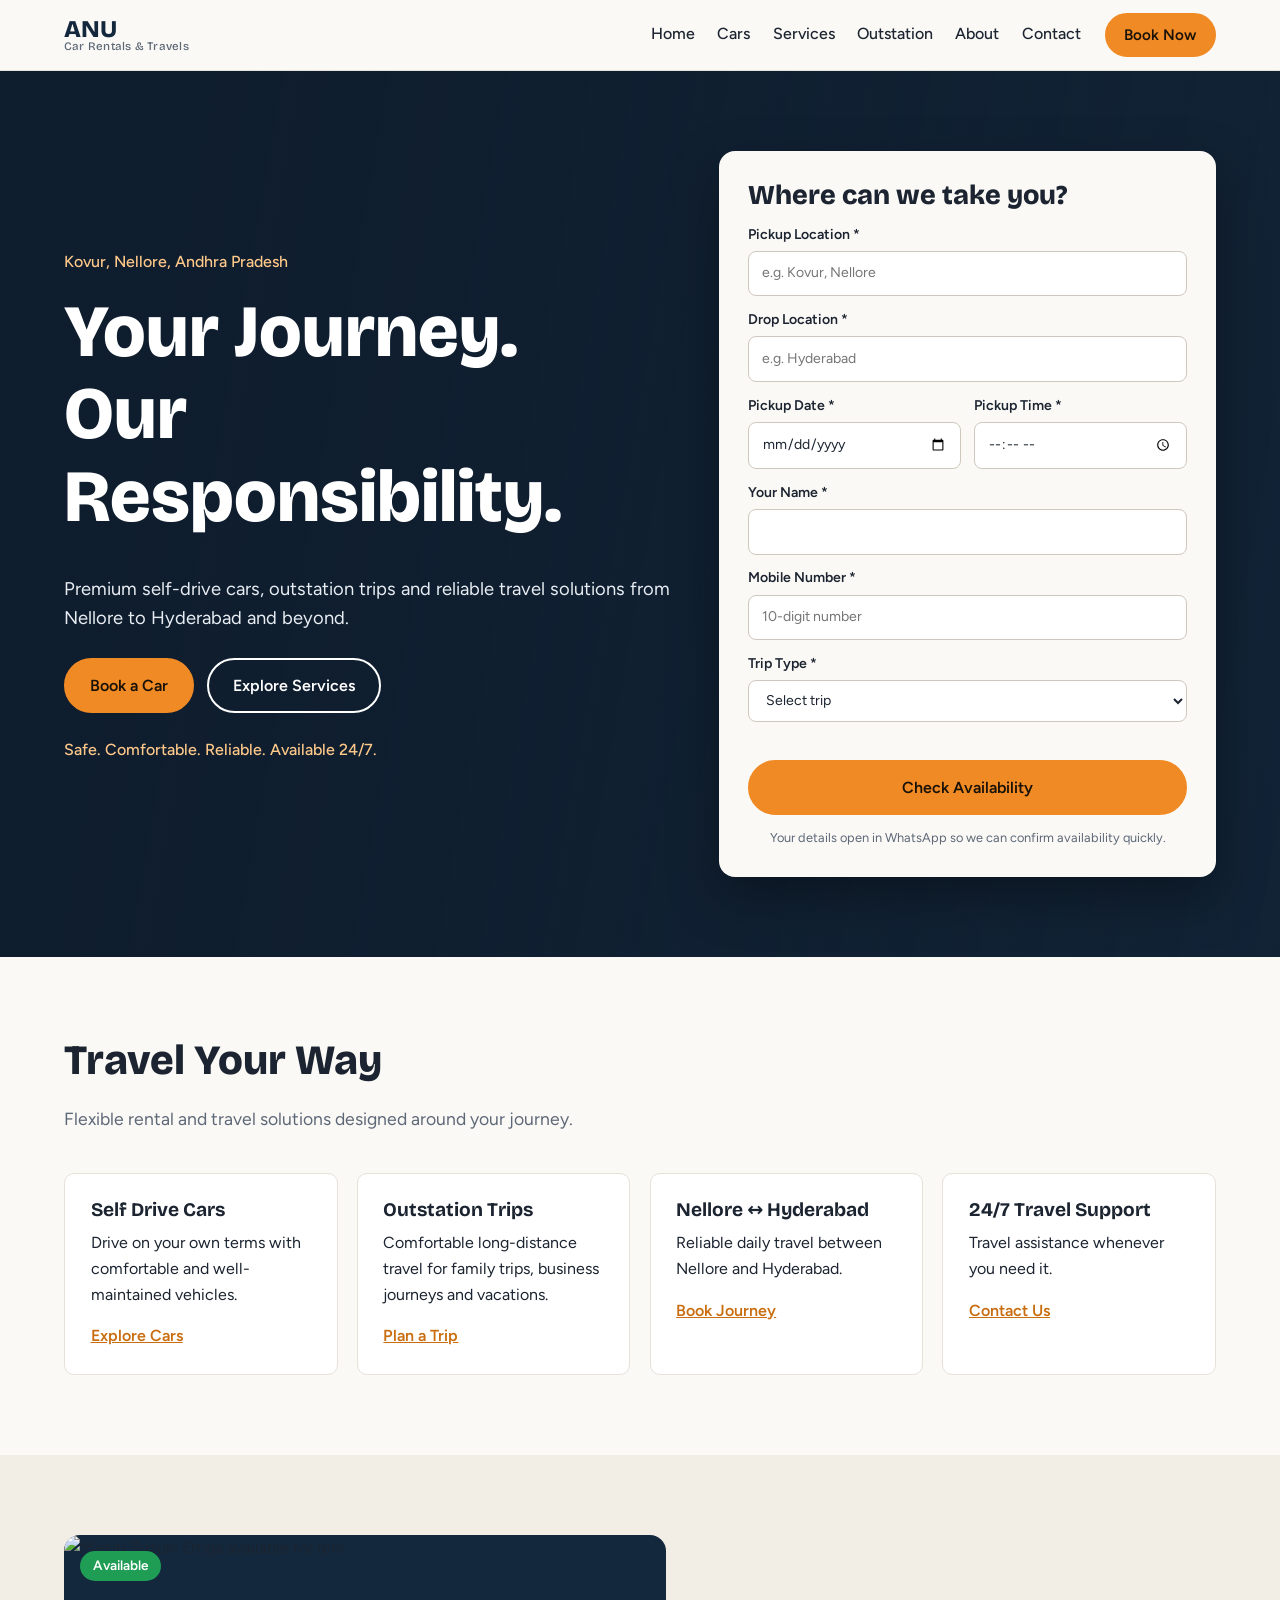
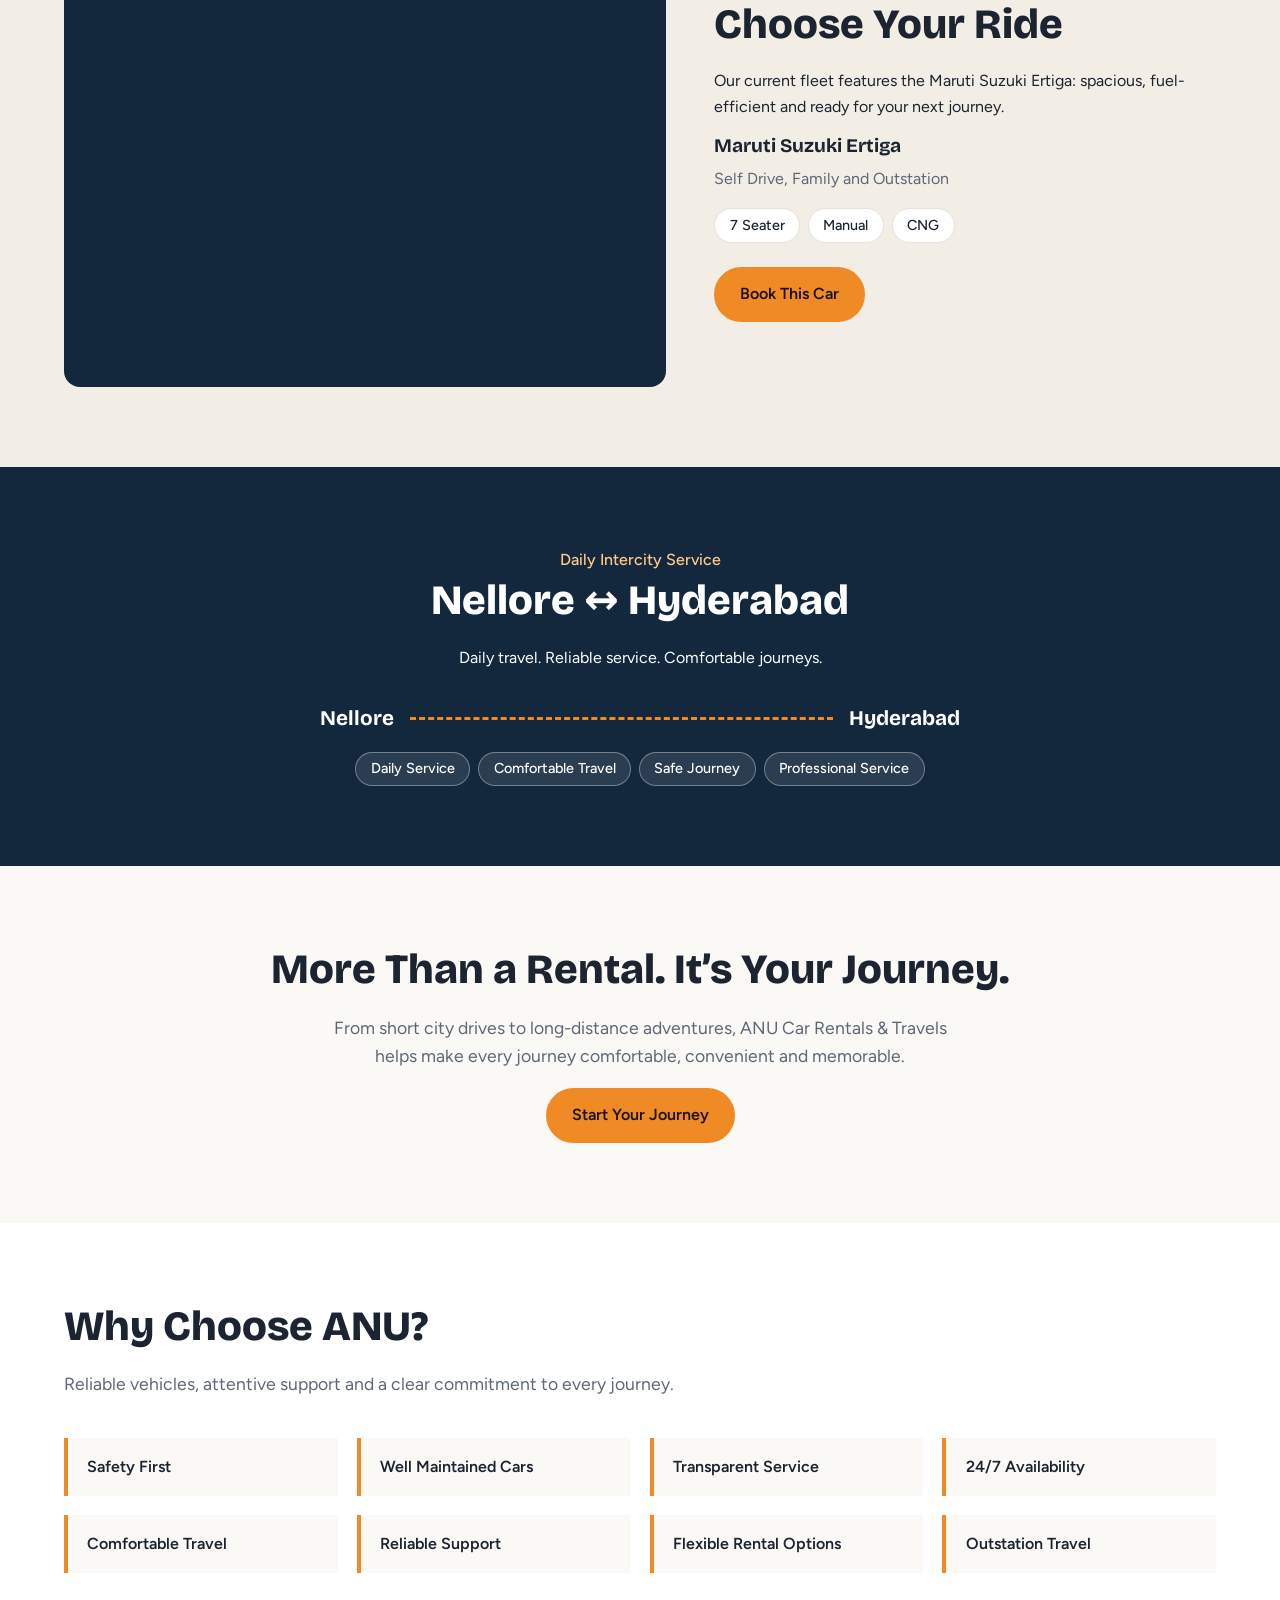
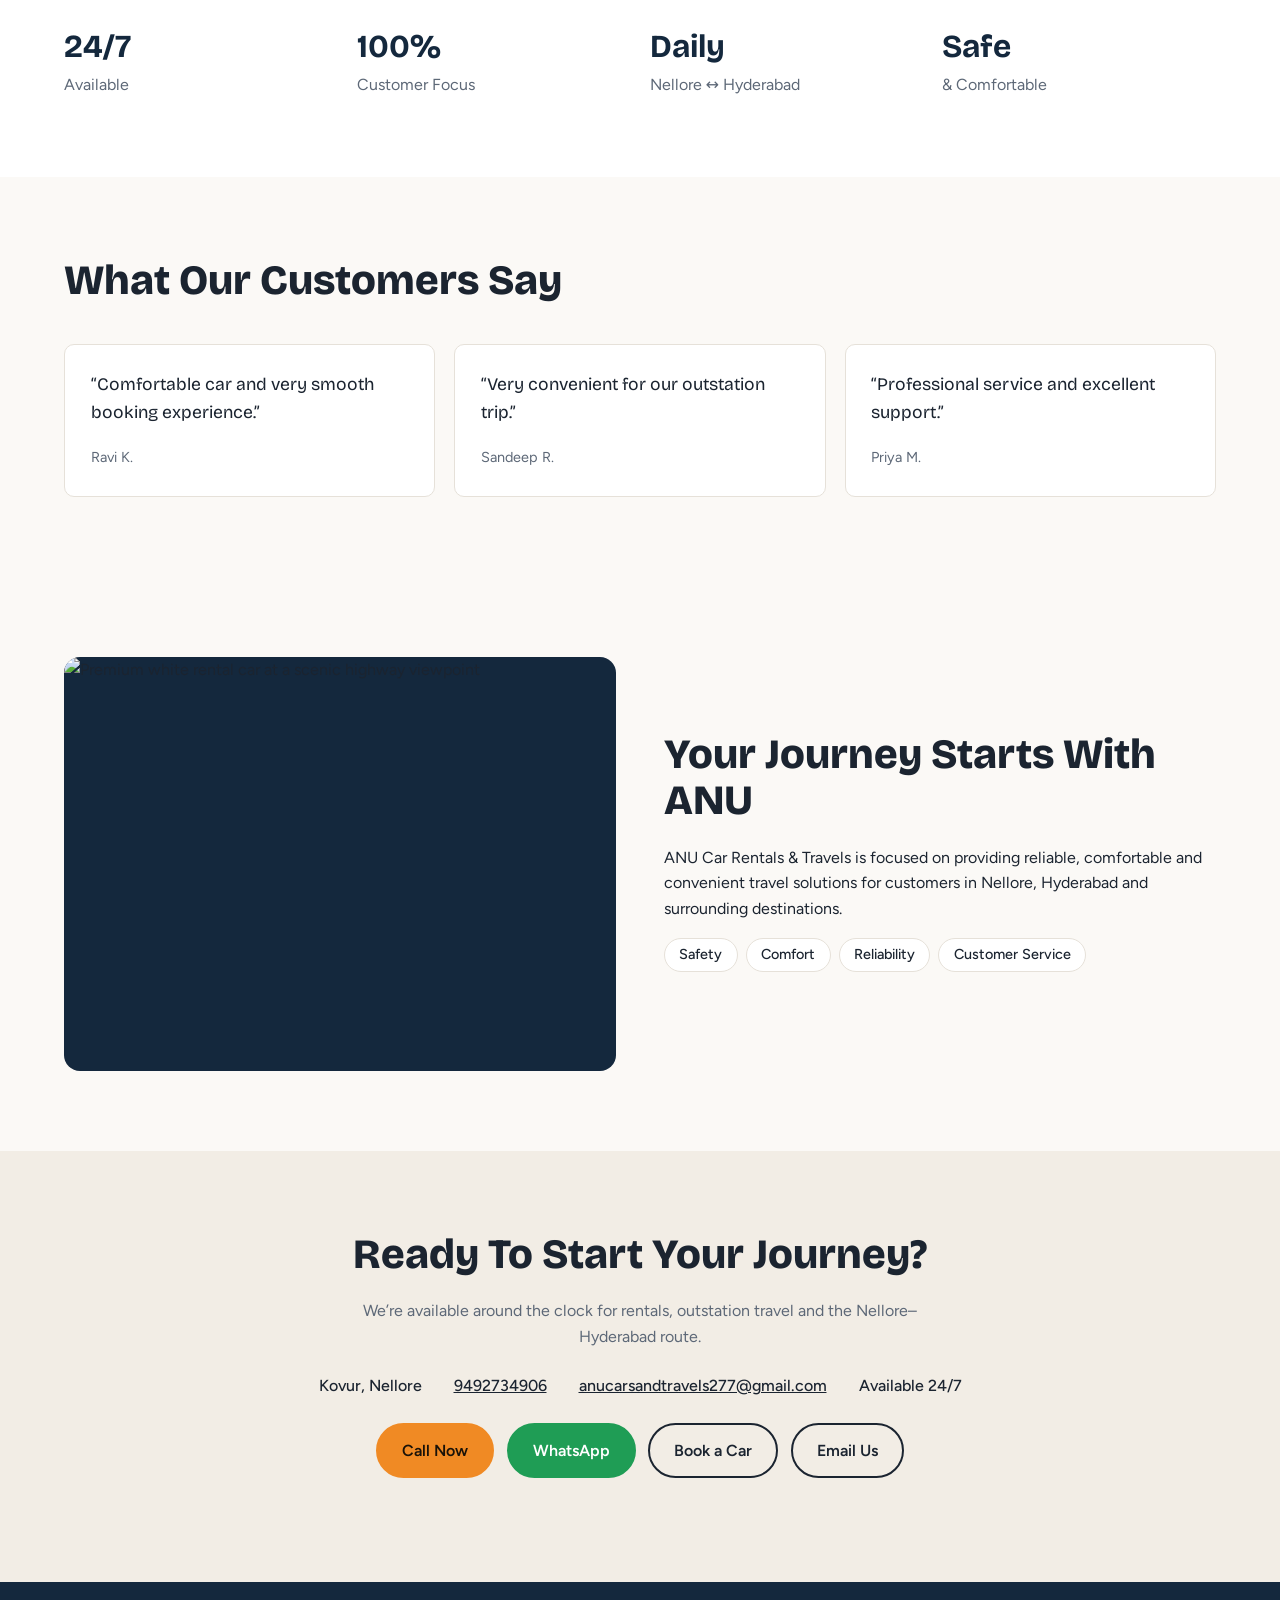
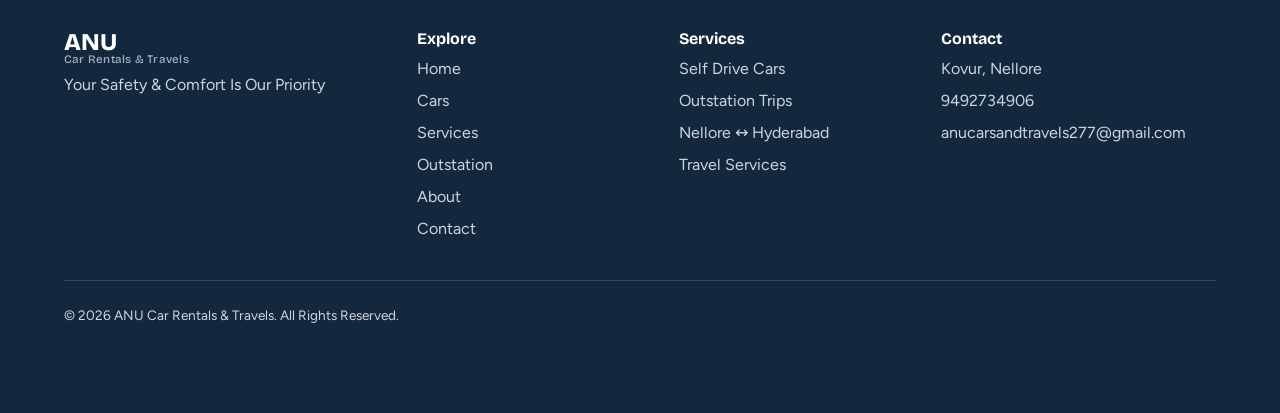
==== index.html @ e4034422 "Rename index (2).html to index.html" ====
<!DOCTYPE html>
<html lang="en">
<head>
  <meta charset="UTF-8">
  <meta name="viewport" content="width=device-width, initial-scale=1">
  <title>ANU Car Rentals &amp; Travels | Car Rental &amp; Outstation Travel in Nellore</title>
  <meta name="description" content="Self-drive cars, outstation trips and daily Nellore to Hyderabad travel with safety and comfort first.">
  <link rel="preconnect" href="https://fonts.googleapis.com">
  <link rel="preconnect" href="https://fonts.gstatic.com" crossorigin>
  <link href="https://fonts.googleapis.com/css2?family=Bricolage+Grotesque:wght@500;700;800&family=Figtree:wght@400;500;600&display=swap" rel="stylesheet">
  <link rel="stylesheet" href="style.css">
</head>
<body>

<header class="site-header" id="top">
  <a class="logo" href="#home">ANU <span>Car Rentals &amp; Travels</span></a>
  <button class="menu-btn" id="menuBtn" aria-label="Open menu" aria-expanded="false">Menu</button>
  <nav id="nav">
    <a href="#home">Home</a>
    <a href="#cars">Cars</a>
    <a href="#services">Services</a>
    <a href="#outstation">Outstation</a>
    <a href="#about">About</a>
    <a href="#contact">Contact</a>
  </nav>
  <a class="btn btn-sm header-cta" href="#booking">Book Now</a>
</header>

<main>
  <section class="hero" id="home">
    <div class="hero-text">
      <p class="place">Kovur, Nellore, Andhra Pradesh</p>
      <h1>Your Journey.<br>Our Responsibility.</h1>
      <p class="lead">Premium self-drive cars, outstation trips and reliable travel solutions from Nellore to Hyderabad and beyond.</p>
      <div class="actions">
        <a class="btn" href="#booking">Book a Car</a>
        <a class="btn btn-ghost" href="#services">Explore Services</a>
      </div>
      <p class="tagline">Safe. Comfortable. Reliable. Available 24/7.</p>
    </div>

    <form class="booking" id="booking" novalidate>
      <h2>Where can we take you?</h2>
      <label>Pickup Location *
        <input type="text" name="pickup" placeholder="e.g. Kovur, Nellore" required>
      </label>
      <label>Drop Location *
        <input type="text" name="drop" placeholder="e.g. Hyderabad" required>
      </label>
      <div class="row">
        <label>Pickup Date *
          <input type="date" name="date" id="date" required>
        </label>
        <label>Pickup Time *
          <input type="time" name="time" required>
        </label>
      </div>
      <label>Your Name *
        <input type="text" name="name" autocomplete="name" required>
      </label>
      <label>Mobile Number *
        <input type="tel" name="mobile" inputmode="numeric" maxlength="10" placeholder="10-digit number" autocomplete="tel" required>
      </label>
      <label>Trip Type *
        <select name="trip" required>
          <option value="">Select trip</option>
          <option>Self Drive</option>
          <option>Outstation</option>
          <option>Nellore to Hyderabad</option>
          <option>Hyderabad to Nellore</option>
        </select>
      </label>
      <p class="error" id="formError" role="alert"></p>
      <button class="btn btn-full" type="submit">Check Availability</button>
      <p class="note">Your details open in WhatsApp so we can confirm availability quickly.</p>
    </form>
  </section>

  <section class="section" id="services">
    <div class="head">
      <h2>Travel Your Way</h2>
      <p>Flexible rental and travel solutions designed around your journey.</p>
    </div>
    <div class="grid four">
      <article class="card" id="self">
        <h3>Self Drive Cars</h3>
        <p>Drive on your own terms with comfortable and well-maintained vehicles.</p>
        <a href="#cars">Explore Cars</a>
      </article>
      <article class="card">
        <h3>Outstation Trips</h3>
        <p>Comfortable long-distance travel for family trips, business journeys and vacations.</p>
        <a href="#booking">Plan a Trip</a>
      </article>
      <article class="card" id="nellore">
        <h3>Nellore &harr; Hyderabad</h3>
        <p>Reliable daily travel between Nellore and Hyderabad.</p>
        <a href="#outstation">Book Journey</a>
      </article>
      <article class="card" id="travel">
        <h3>24/7 Travel Support</h3>
        <p>Travel assistance whenever you need it.</p>
        <a href="#contact">Contact Us</a>
      </article>
    </div>
  </section>

  <section class="section fleet" id="cars">
    <div class="fleet-img">
      <img src="images/feet.jpg" alt="Maruti Suzuki Ertiga available for rent" loading="lazy">
      <span class="badge">Available</span>
    </div>
    <div class="fleet-info">
      <h2>Choose Your Ride</h2>
      <p>Our current fleet features the Maruti Suzuki Ertiga: spacious, fuel-efficient and ready for your next journey.</p>
      <h3>Maruti Suzuki Ertiga</h3>
      <p class="muted">Self Drive, Family and Outstation</p>
      <ul class="chips">
        <li>7 Seater</li>
        <li>Manual</li>
        <li>CNG</li>
      </ul>
      <a class="btn" href="#booking">Book This Car</a>
    </div>
  </section>

  <section class="route" id="outstation">
    <p class="route-label">Daily Intercity Service</p>
    <h2>Nellore &harr; Hyderabad</h2>
    <p>Daily travel. Reliable service. Comfortable journeys.</p>
    <div class="line" aria-hidden="true"><strong>Nellore</strong><span></span><strong>Hyderabad</strong></div>
    <ul class="chips light">
      <li>Daily Service</li>
      <li>Comfortable Travel</li>
      <li>Safe Journey</li>
      <li>Professional Service</li>
    </ul>
  </section>

  <section class="section journey">
    <h2>More Than a Rental. It&rsquo;s Your Journey.</h2>
    <p>From short city drives to long-distance adventures, ANU Car Rentals &amp; Travels helps make every journey comfortable, convenient and memorable.</p>
    <a class="btn" href="#booking">Start Your Journey</a>
  </section>

  <section class="section why">
    <div class="head">
      <h2>Why Choose ANU?</h2>
      <p>Reliable vehicles, attentive support and a clear commitment to every journey.</p>
    </div>
    <ul class="grid four ticks">
      <li>Safety First</li>
      <li>Well Maintained Cars</li>
      <li>Transparent Service</li>
      <li>24/7 Availability</li>
      <li>Comfortable Travel</li>
      <li>Reliable Support</li>
      <li>Flexible Rental Options</li>
      <li>Outstation Travel</li>
    </ul>
    <div class="stats">
      <p><strong>24/7</strong> Available</p>
      <p><strong>100%</strong> Customer Focus</p>
      <p><strong>Daily</strong> Nellore &harr; Hyderabad</p>
      <p><strong>Safe</strong> &amp; Comfortable</p>
    </div>
  </section>

  <section class="section">
    <div class="head"><h2>What Our Customers Say</h2></div>
    <div class="grid three">
      <blockquote class="card"><p>&ldquo;Comfortable car and very smooth booking experience.&rdquo;</p><cite>Ravi K.</cite></blockquote>
      <blockquote class="card"><p>&ldquo;Very convenient for our outstation trip.&rdquo;</p><cite>Sandeep R.</cite></blockquote>
      <blockquote class="card"><p>&ldquo;Professional service and excellent support.&rdquo;</p><cite>Priya M.</cite></blockquote>
    </div>
  </section>

  <section class="section about" id="about">
    <img src="https://anu-cars-travels.lovable.app/assets/anu-about-car-Bf_0M4mf.jpg" alt="Premium white rental car at a scenic highway viewpoint" loading="lazy">
    <div>
      <h2>Your Journey Starts With ANU</h2>
      <p>ANU Car Rentals &amp; Travels is focused on providing reliable, comfortable and convenient travel solutions for customers in Nellore, Hyderabad and surrounding destinations.</p>
      <ul class="chips">
        <li>Safety</li>
        <li>Comfort</li>
        <li>Reliability</li>
        <li>Customer Service</li>
      </ul>
    </div>
  </section>

  <section class="contact" id="contact">
    <h2>Ready To Start Your Journey?</h2>
    <p>We&rsquo;re available around the clock for rentals, outstation travel and the Nellore&ndash;Hyderabad route.</p>
    <ul class="details">
      <li>Kovur, Nellore</li>
      <li><a href="tel:+919492734906">9492734906</a></li>
      <li><a href="mailto:anucarsandtravels277@gmail.com">anucarsandtravels277@gmail.com</a></li>
      <li>Available 24/7</li>
    </ul>
    <div class="actions center">
      <a class="btn" href="tel:+919492734906">Call Now</a>
      <a class="btn btn-wa" href="https://wa.me/919492734906?text=Hi%20ANU%20Car%20Rentals%20%26%20Travels%2C%20I%20would%20like%20to%20enquire%20about%20a%20car%20rental." target="_blank" rel="noopener">WhatsApp</a>
      <a class="btn btn-ghost" href="#booking">Book a Car</a>
      <a class="btn btn-ghost" href="mailto:anucarsandtravels277@gmail.com">Email Us</a>
    </div>
  </section>
</main>

<footer>
  <div>
    <a class="logo" href="#home">ANU <span>Car Rentals &amp; Travels</span></a>
    <p>Your Safety &amp; Comfort Is Our Priority</p>
  </div>
  <div>
    <h3>Explore</h3>
    <a href="#home">Home</a><a href="#cars">Cars</a><a href="#services">Services</a><a href="#outstation">Outstation</a><a href="#about">About</a><a href="#contact">Contact</a>
  </div>
  <div>
    <h3>Services</h3>
    <a href="#self">Self Drive Cars</a><a href="#outstation">Outstation Trips</a><a href="#nellore">Nellore &harr; Hyderabad</a><a href="#travel">Travel Services</a>
  </div>
  <div>
    <h3>Contact</h3>
    <p>Kovur, Nellore</p><p>9492734906</p><p>anucarsandtravels277@gmail.com</p>
  </div>
  <p class="copy">&copy; 2026 ANU Car Rentals &amp; Travels. All Rights Reserved.</p>
</footer>

<div class="mobile-bar">
  <a href="tel:+919492734906">Call</a>
  <a href="https://wa.me/919492734906?text=Hi%20ANU%20Car%20Rentals%20%26%20Travels%2C%20I%20would%20like%20to%20enquire%20about%20a%20car%20rental." target="_blank" rel="noopener">WhatsApp</a>
  <a href="#booking">Book Now</a>
</div>

<script src="script.js"></script>
</body>
</html>
---- style.css ----
:root {
  --ink: #1b2430;
  --muted: #5d6877;
  --paper: #fbf9f6;
  --line: #e6e1d9;
  --dusk: #14283d;
  --sun: #f08a24;
  --sun-dark: #c96d10;
  --wa: #1f9d55;
  --radius: 10px;
  --head: "Bricolage Grotesque", "Segoe UI", system-ui, sans-serif;
  --body: "Figtree", "Segoe UI", system-ui, sans-serif;
}

*, *::before, *::after { box-sizing: border-box; }
html { scroll-behavior: smooth; scroll-padding-top: 76px; }
body { margin: 0; font-family: var(--body); color: var(--ink); background: var(--paper); line-height: 1.6; }
img { max-width: 100%; display: block; }
a { color: inherit; }
h1, h2, h3 { font-family: var(--head); line-height: 1.12; margin: 0 0 .5em; }
h2 { font-size: clamp(1.8rem, 3.5vw, 2.6rem); font-weight: 800; }
h3 { font-size: 1.2rem; font-weight: 700; }
p { margin: 0 0 1em; }
:focus-visible { outline: 3px solid var(--sun); outline-offset: 2px; }

/* Buttons */
.btn { display: inline-block; padding: .8rem 1.5rem; background: var(--sun); color: #1a1208; font-weight: 600; text-decoration: none; border: 2px solid var(--sun); border-radius: 999px; cursor: pointer; font: inherit; font-weight: 600; transition: background .2s, transform .15s; }
.btn:hover { background: var(--sun-dark); border-color: var(--sun-dark); color: #fff; }
.btn:active { transform: scale(.97); }
.btn-ghost { background: transparent; color: inherit; border-color: currentColor; }
.btn-ghost:hover { background: rgba(127,127,127,.15); color: inherit; border-color: currentColor; }
.btn-wa { background: var(--wa); border-color: var(--wa); color: #fff; }
.btn-wa:hover { background: #17803f; border-color: #17803f; }
.btn-sm { padding: .5rem 1.1rem; font-size: .95rem; }
.btn-full { width: 100%; }

/* Header */
.site-header { position: sticky; top: 0; z-index: 50; display: flex; align-items: center; gap: 1.5rem; padding: .8rem 5vw; background: rgba(251,249,246,.94); backdrop-filter: blur(8px); border-bottom: 1px solid var(--line); }
.site-header.scrolled { box-shadow: 0 4px 18px rgba(20,40,61,.08); }
.logo { font-family: var(--head); font-weight: 800; font-size: 1.5rem; text-decoration: none; color: var(--dusk); line-height: 1; }
.logo span { display: block; font-size: .72rem; font-weight: 500; color: var(--muted); letter-spacing: .02em; }
nav { display: flex; gap: 1.4rem; margin-left: auto; }
nav a { text-decoration: none; font-weight: 500; padding: .3rem 0; border-bottom: 2px solid transparent; }
nav a:hover { border-color: var(--sun); }
.menu-btn { display: none; margin-left: auto; padding: .5rem 1rem; font: inherit; background: none; border: 1px solid var(--line); border-radius: 999px; cursor: pointer; }

/* Hero */
.hero { display: grid; grid-template-columns: 1.1fr .9fr; gap: 3rem; align-items: center; padding: 5rem 5vw; color: #fff;
  background: linear-gradient(100deg, rgba(14,28,44,.9) 15%, rgba(14,28,44,.45)), url("images/hero.jpg") center / cover, var(--dusk); }
.hero h1 { font-size: clamp(2.6rem, 6vw, 4.6rem); font-weight: 800; }
.place { color: #ffc98a; font-weight: 500; }
.lead { font-size: 1.15rem; max-width: 34em; color: #e8edf3; }
.actions { display: flex; flex-wrap: wrap; gap: .8rem; margin: 1.5rem 0; }
.actions.center { justify-content: center; }
.hero .btn-ghost { color: #fff; }
.tagline { color: #ffc98a; font-weight: 500; }

/* Booking form */
.booking { background: var(--paper); color: var(--ink); padding: 1.8rem; border-radius: 16px; box-shadow: 0 20px 50px rgba(0,0,0,.35); scroll-margin-top: 90px; }
.booking h2 { font-size: 1.7rem; }
.booking label { display: block; font-size: .88rem; font-weight: 600; margin-bottom: .8rem; }
.booking input, .booking select { display: block; width: 100%; margin-top: .3rem; padding: .65rem .8rem; font: inherit; font-weight: 400; color: var(--ink); background: #fff; border: 1px solid #cfc8bc; border-radius: 8px; }
.booking input:focus, .booking select:focus { outline: 2px solid var(--sun); border-color: var(--sun); }
.booking .invalid { border-color: #c0392b; background: #fff6f5; }
.row { display: grid; grid-template-columns: 1fr 1fr; gap: .8rem; }
.error { color: #c0392b; font-size: .9rem; min-height: 1.2em; margin: 0 0 .5rem; }
.note { font-size: .8rem; color: var(--muted); margin: .8rem 0 0; text-align: center; }

/* Sections */
.section { padding: 5rem 5vw; }
.head { max-width: 40rem; margin-bottom: 2.5rem; }
.head p { color: var(--muted); font-size: 1.1rem; }
.grid { display: grid; gap: 1.2rem; }
.grid.four { grid-template-columns: repeat(auto-fit, minmax(220px, 1fr)); }
.grid.three { grid-template-columns: repeat(auto-fit, minmax(260px, 1fr)); }
.card { background: #fff; border: 1px solid var(--line); border-radius: var(--radius); padding: 1.6rem; margin: 0; }
.card a { color: var(--sun-dark); font-weight: 600; }
blockquote.card p { font-size: 1.1rem; font-family: var(--head); }
cite { color: var(--muted); font-style: normal; font-size: .9rem; }

.chips { list-style: none; display: flex; flex-wrap: wrap; gap: .5rem; padding: 0; margin: 1rem 0 1.5rem; }
.chips li { padding: .3rem .9rem; border: 1px solid var(--line); border-radius: 999px; background: #fff; font-size: .9rem; font-weight: 500; }
.chips.light li { background: rgba(255,255,255,.1); border-color: rgba(255,255,255,.35); color: #fff; }
.muted { color: var(--muted); }

/* Fleet */
.fleet { display: grid; grid-template-columns: 1.2fr 1fr; gap: 3rem; align-items: center; background: #f2ede5; }
.fleet-img { position: relative; }
.fleet-img img { width: 100%; border-radius: 16px; aspect-ratio: 4 / 3; object-fit: cover; background: var(--dusk); }
.badge { position: absolute; top: 1rem; left: 1rem; background: var(--wa); color: #fff; font-weight: 600; font-size: .85rem; padding: .25rem .8rem; border-radius: 999px; }

/* Route */
.route { padding: 5rem 5vw; text-align: center; color: #fff; background: var(--dusk); }
.route-label { color: #ffc98a; font-weight: 500; margin-bottom: .3rem; }
.route .chips { justify-content: center; margin-bottom: 0; }
.line { display: flex; align-items: center; gap: 1rem; max-width: 640px; margin: 2rem auto 1rem; }
.line strong { font-family: var(--head); font-size: 1.3rem; }
.line span { flex: 1; height: 0; border-top: 3px dashed var(--sun); }

/* Journey / Why */
.journey { text-align: center; }
.journey p { max-width: 40rem; margin-inline: auto; color: var(--muted); font-size: 1.1rem; }
.why { background: #fff; }
.ticks { list-style: none; padding: 0; margin: 0; }
.ticks li { padding: 1rem 1.2rem; border-left: 4px solid var(--sun); background: var(--paper); font-weight: 600; }
.stats { display: grid; grid-template-columns: repeat(auto-fit, minmax(160px, 1fr)); gap: 1.2rem; margin-top: 3rem; }
.stats p { margin: 0; color: var(--muted); }
.stats strong { display: block; font-family: var(--head); font-size: 2rem; color: var(--dusk); }

/* About */
.about { display: grid; grid-template-columns: 1fr 1fr; gap: 3rem; align-items: center; }
.about img { width: 100%; border-radius: 16px; aspect-ratio: 4 / 3; object-fit: cover; background: var(--dusk); }

/* Contact */
.contact { padding: 5rem 5vw; text-align: center; background: #f2ede5; }
.contact p { max-width: 36rem; margin-inline: auto; color: var(--muted); }
.details { list-style: none; padding: 0; margin: 1.5rem 0; display: flex; flex-wrap: wrap; justify-content: center; gap: .5rem 2rem; font-weight: 500; }

/* Footer */
footer { display: grid; grid-template-columns: 1.4fr 1fr 1fr 1.2fr; gap: 2rem; padding: 3rem 5vw 5rem; background: var(--dusk); color: #cdd6e0; }
footer .logo { color: #fff; }
footer .logo span { color: #9fb0c3; }
footer h3 { color: #fff; font-size: 1rem; }
footer a { display: block; text-decoration: none; margin-bottom: .4rem; }
footer a:hover { color: var(--sun); }
footer p { margin: 0 0 .4rem; }
.copy { grid-column: 1 / -1; padding-top: 1.5rem; border-top: 1px solid rgba(255,255,255,.15); font-size: .85rem; }

/* Mobile action bar */
.mobile-bar { display: none; }

@media (max-width: 900px) {
  .hero, .fleet, .about { grid-template-columns: 1fr; }
  footer { grid-template-columns: 1fr 1fr; }
  .menu-btn { display: block; }
  .header-cta { display: none; }
  nav { display: none; position: absolute; top: 100%; left: 0; right: 0; flex-direction: column; gap: 0; margin: 0; padding: .5rem 5vw 1rem; background: var(--paper); border-bottom: 1px solid var(--line); }
  nav.open { display: flex; }
  nav a { padding: .8rem 0; border-bottom: 1px solid var(--line); }
  .mobile-bar { display: grid; grid-template-columns: repeat(3, 1fr); position: fixed; left: 0; right: 0; bottom: 0; z-index: 60; background: var(--dusk); }
  .mobile-bar a { padding: .9rem; text-align: center; color: #fff; font-weight: 600; text-decoration: none; }
  .mobile-bar a:last-child { background: var(--sun); color: #1a1208; }
}

@media (max-width: 520px) {
  .row { grid-template-columns: 1fr; }
  footer { grid-template-columns: 1fr; }
  .hero, .section { padding-block: 3.5rem; }
}

@media (prefers-reduced-motion: reduce) {
  html { scroll-behavior: auto; }
  * { transition: none !important; }
}
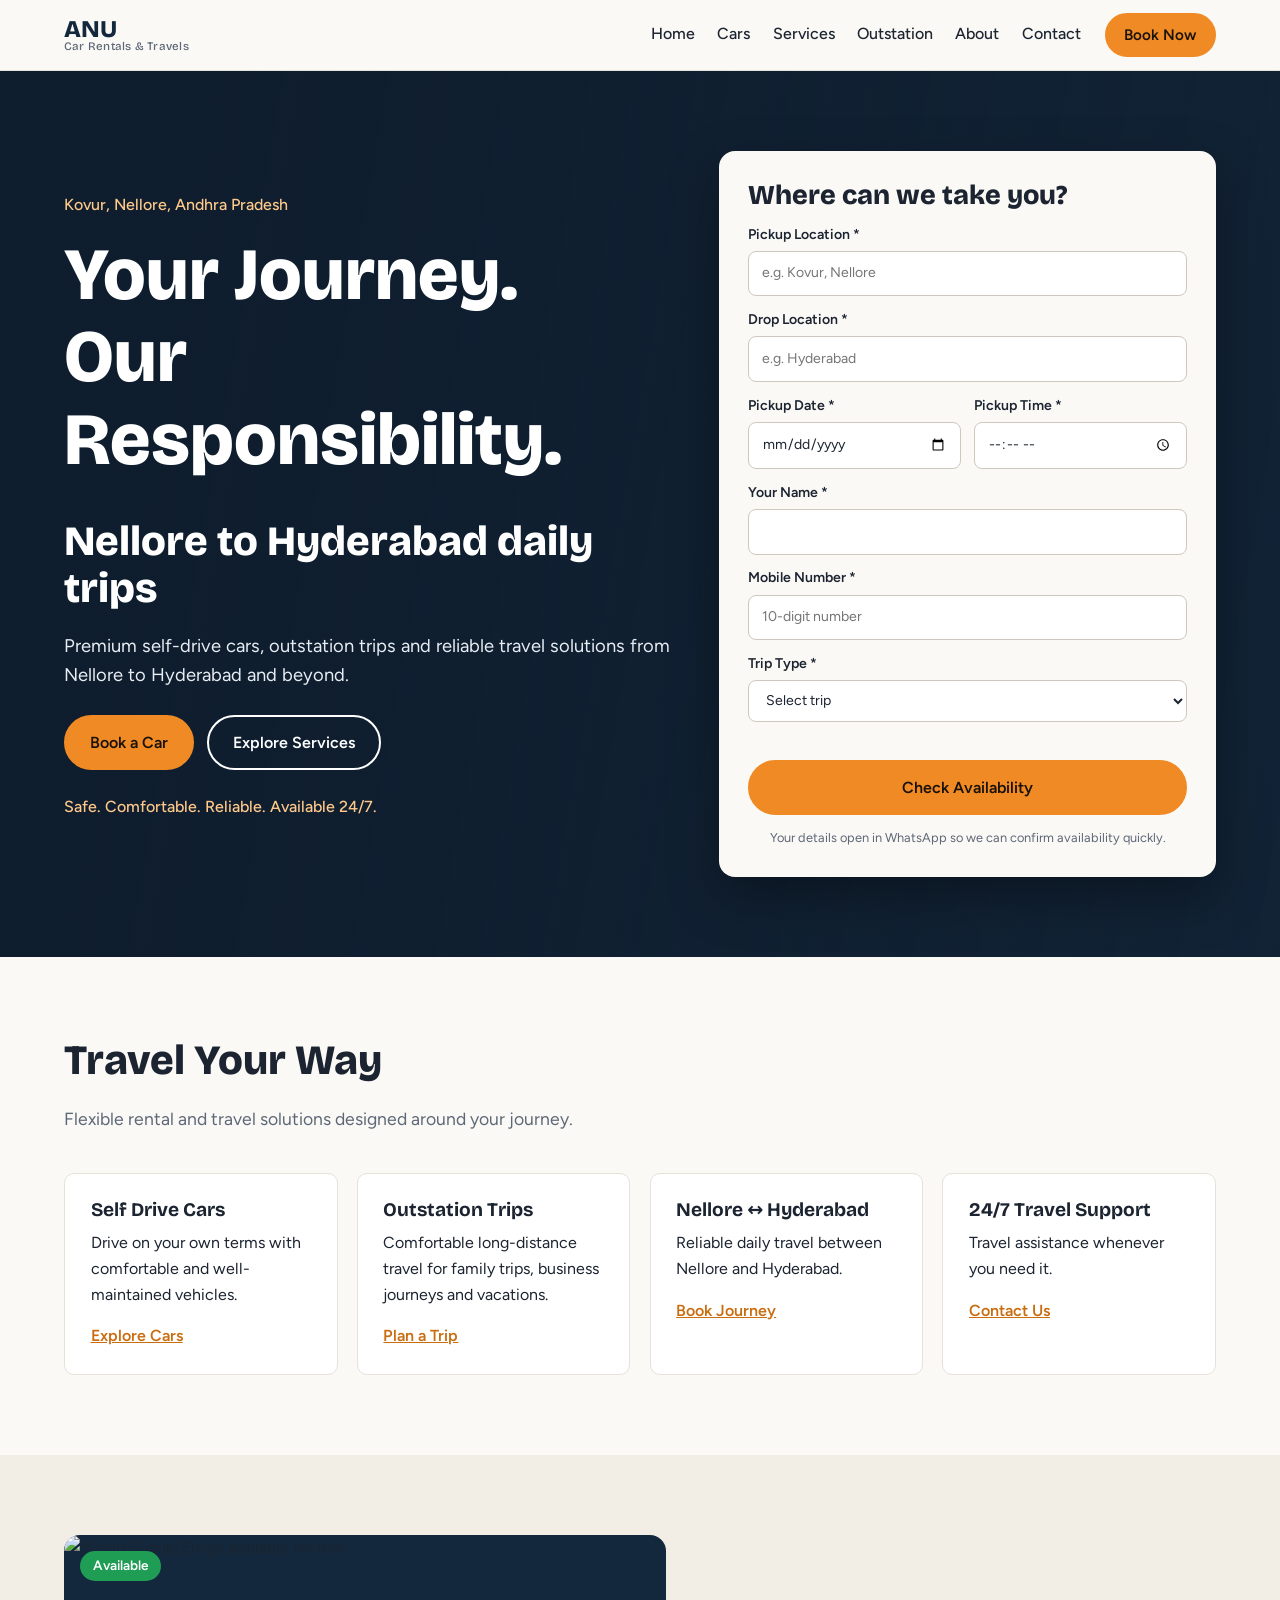
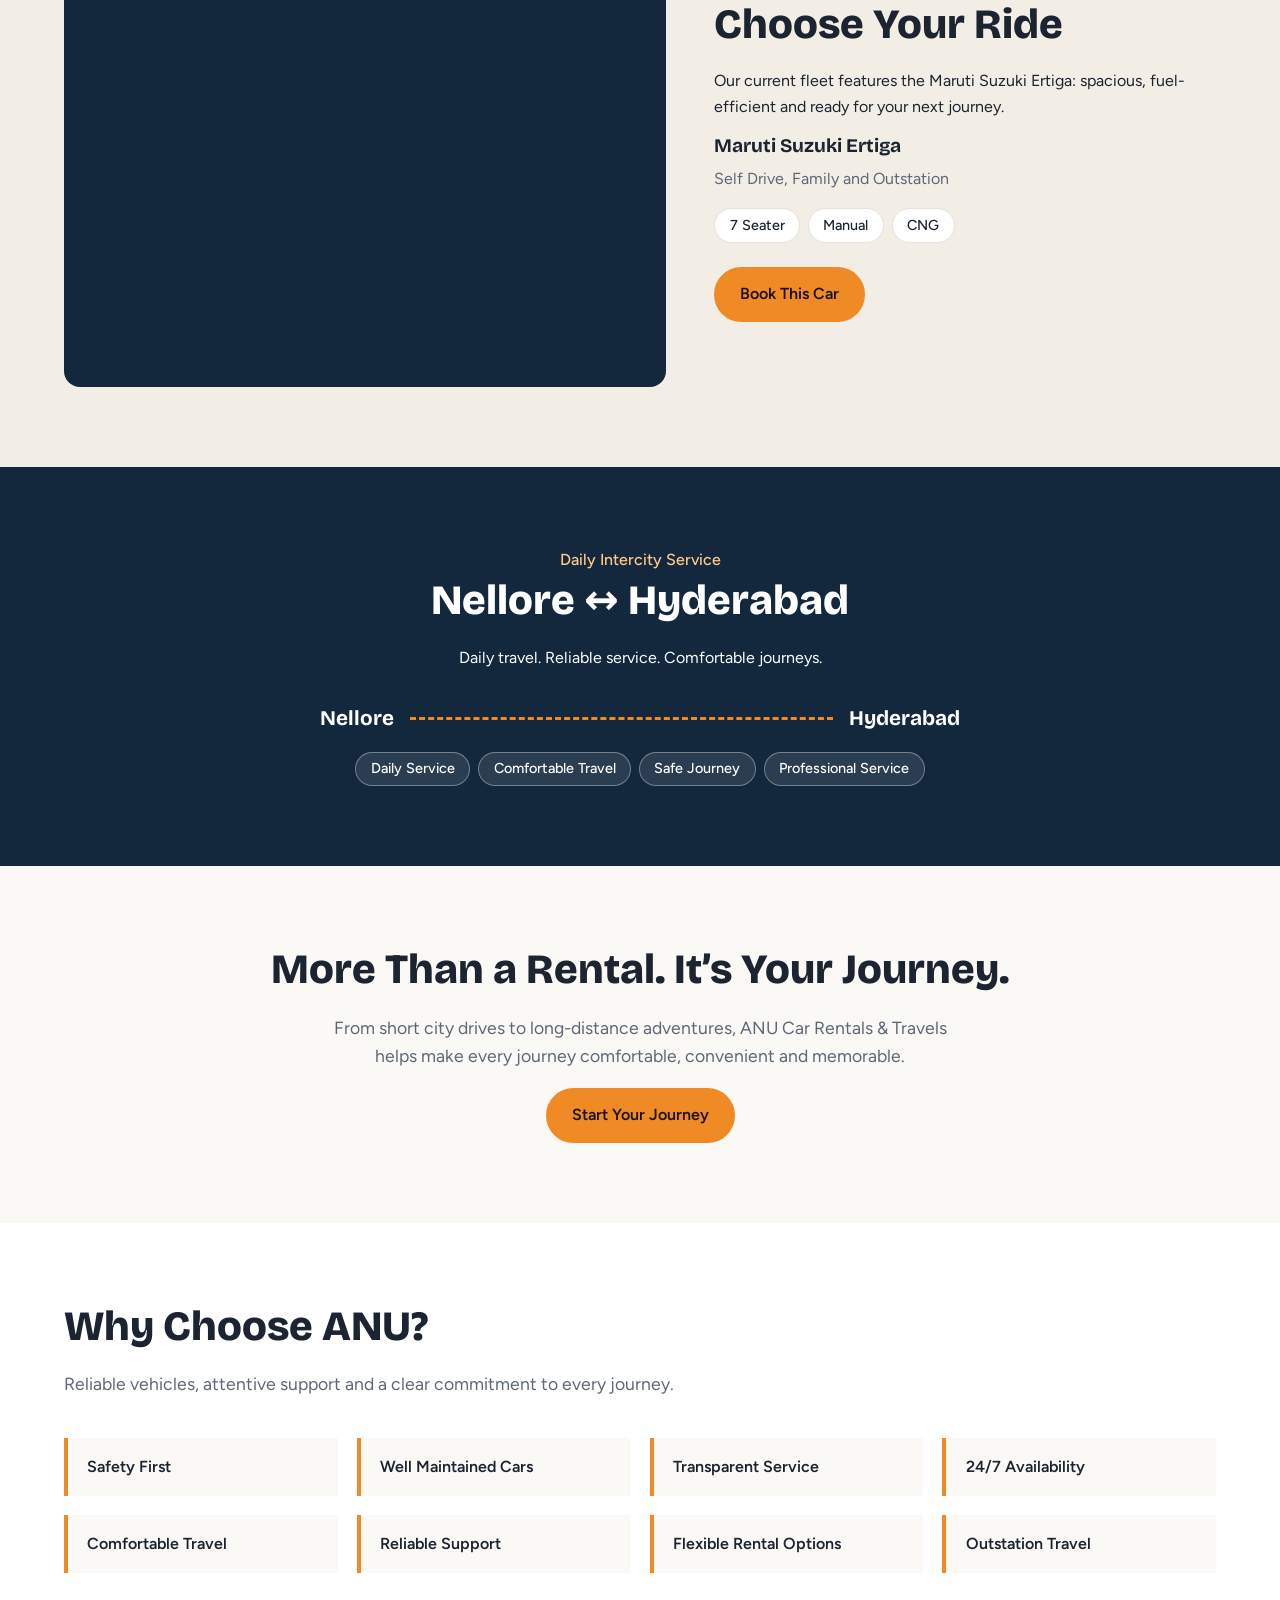
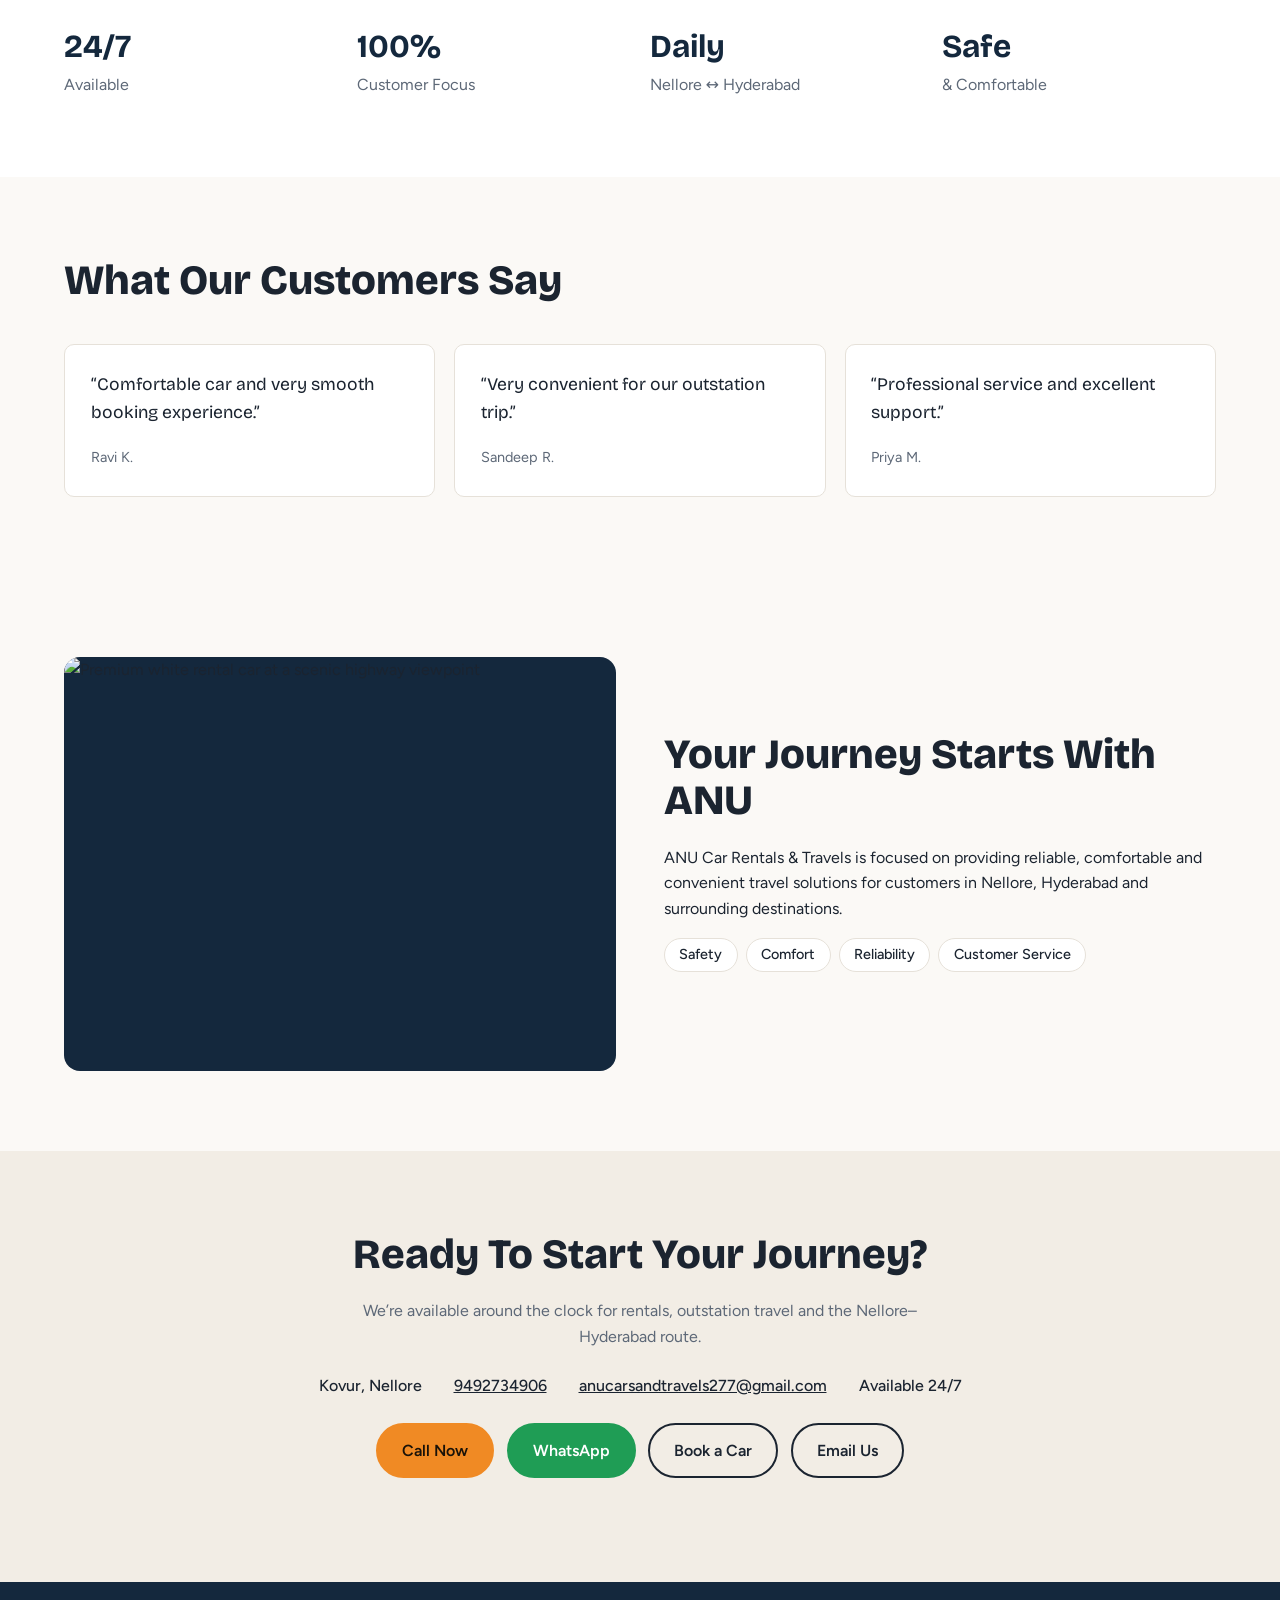
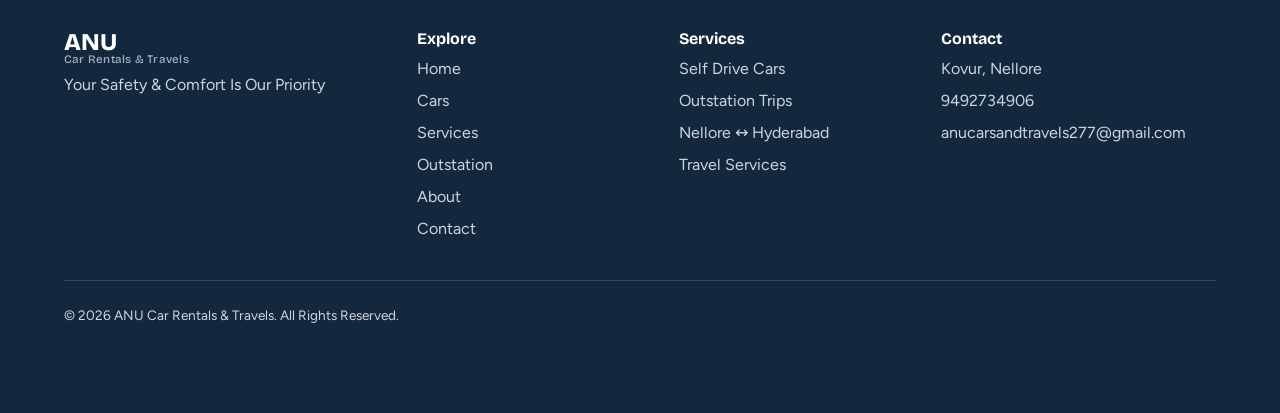
==== commit a8d1fd18: "Add subtitle for daily trips from Nellore to Hyderabad" ====
--- a/index.html
+++ b/index.html
@@ -31,6 +31,7 @@
     <div class="hero-text">
       <p class="place">Kovur, Nellore, Andhra Pradesh</p>
       <h1>Your Journey.<br>Our Responsibility.</h1>
+      <h2>Nellore to Hyderabad daily trips</h2>
       <p class="lead">Premium self-drive cars, outstation trips and reliable travel solutions from Nellore to Hyderabad and beyond.</p>
       <div class="actions">
         <a class="btn" href="#booking">Book a Car</a>
